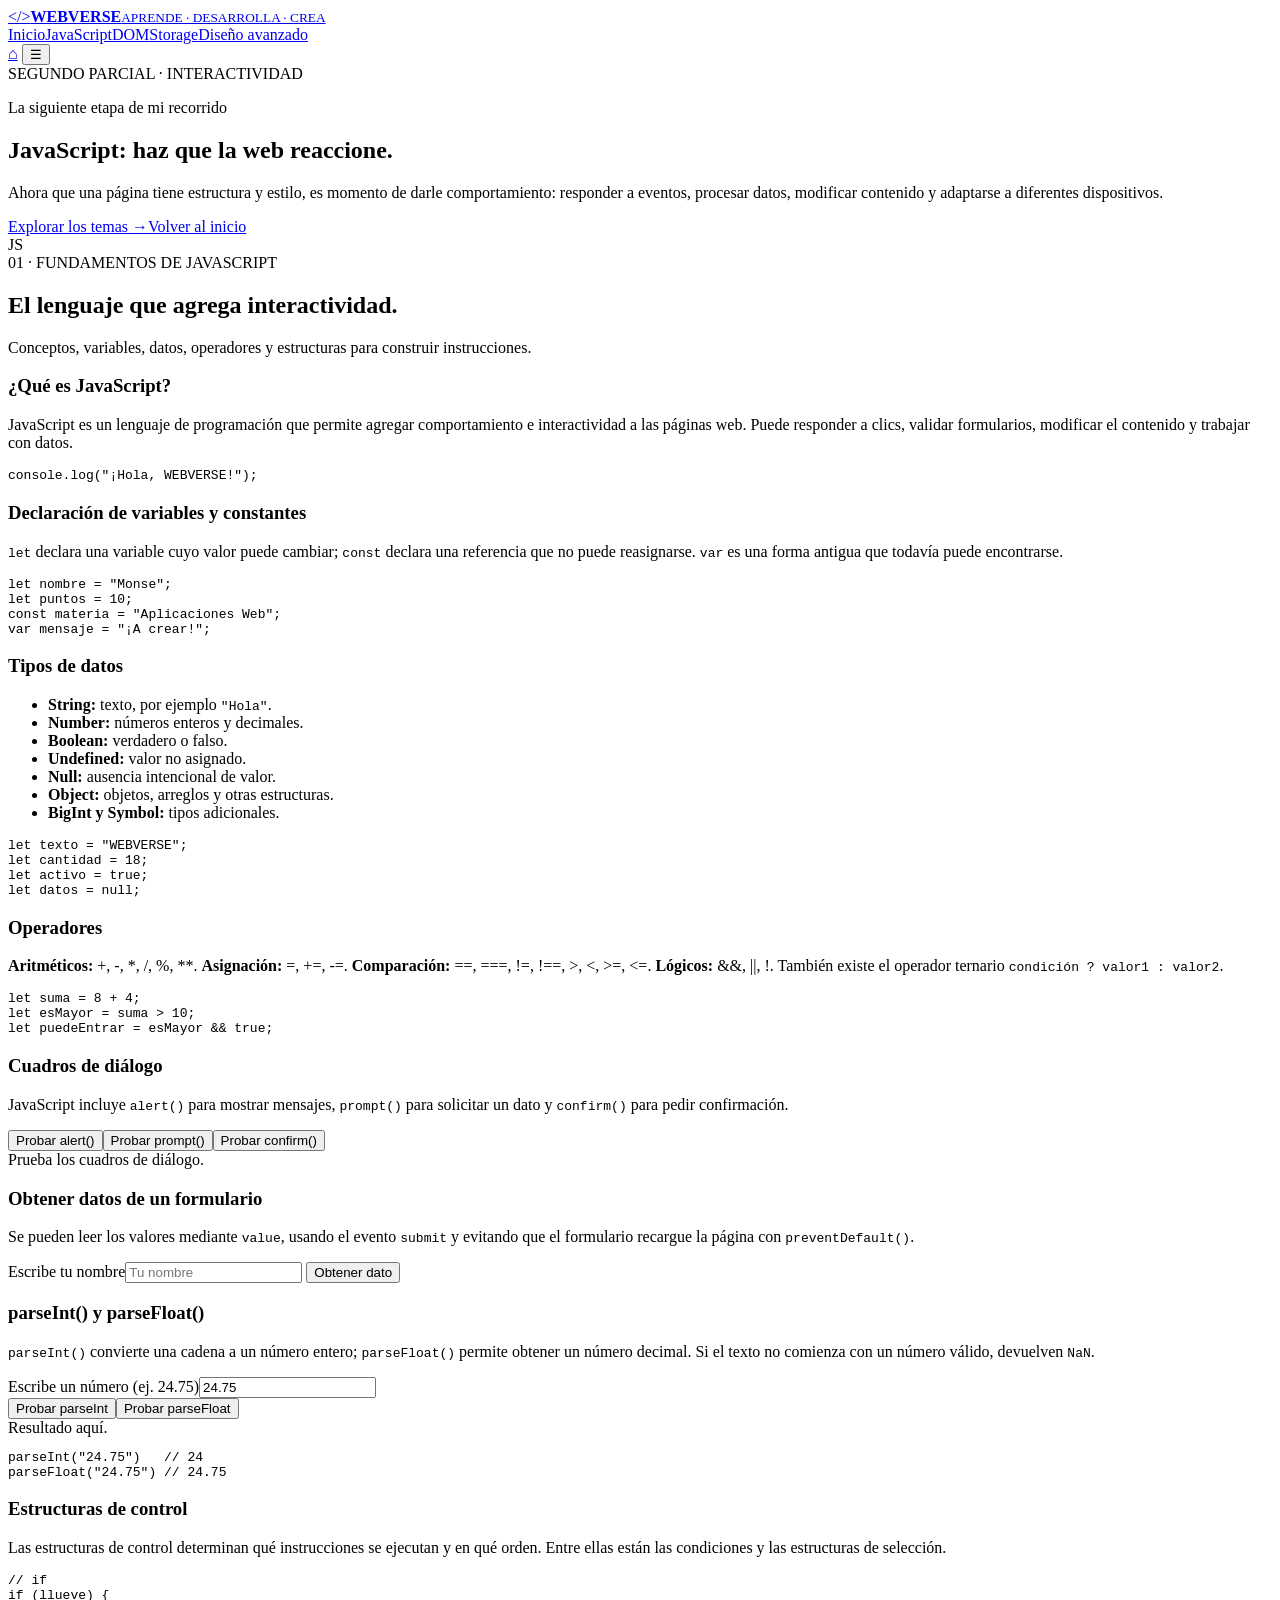
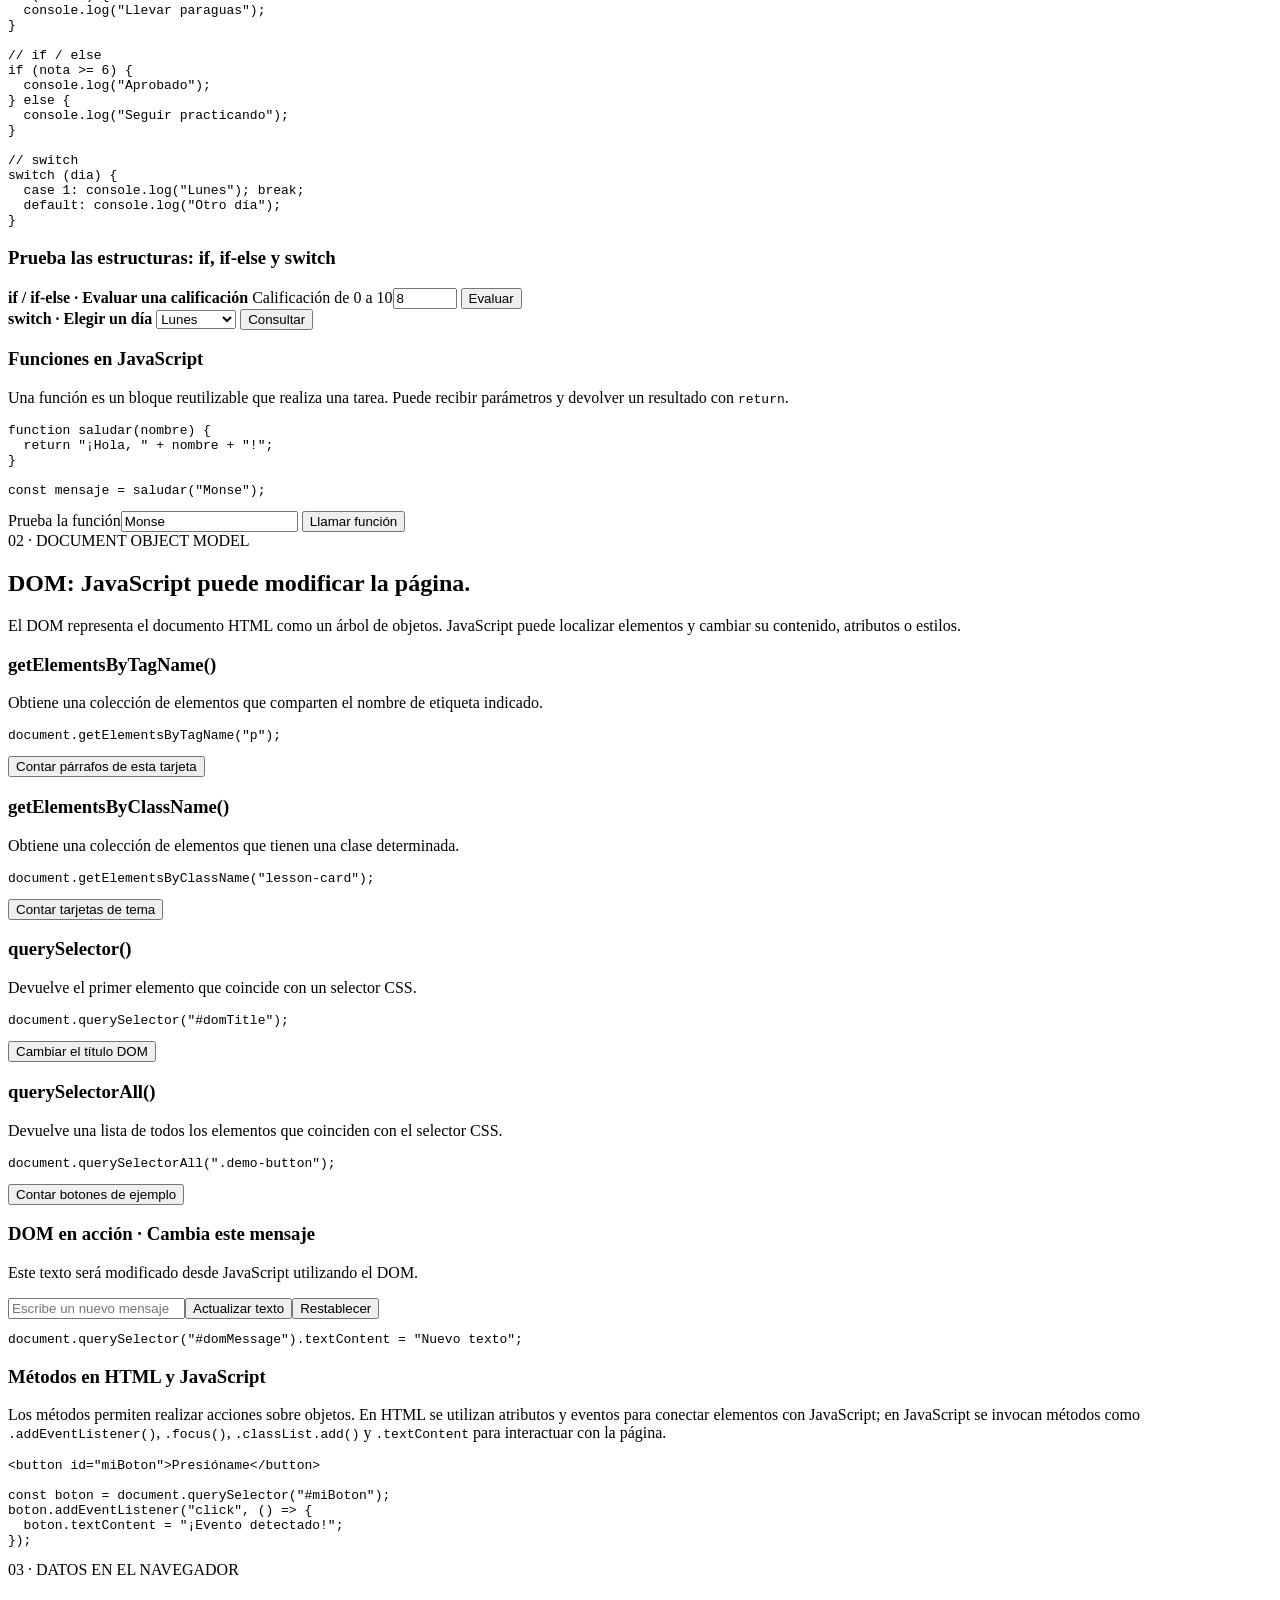
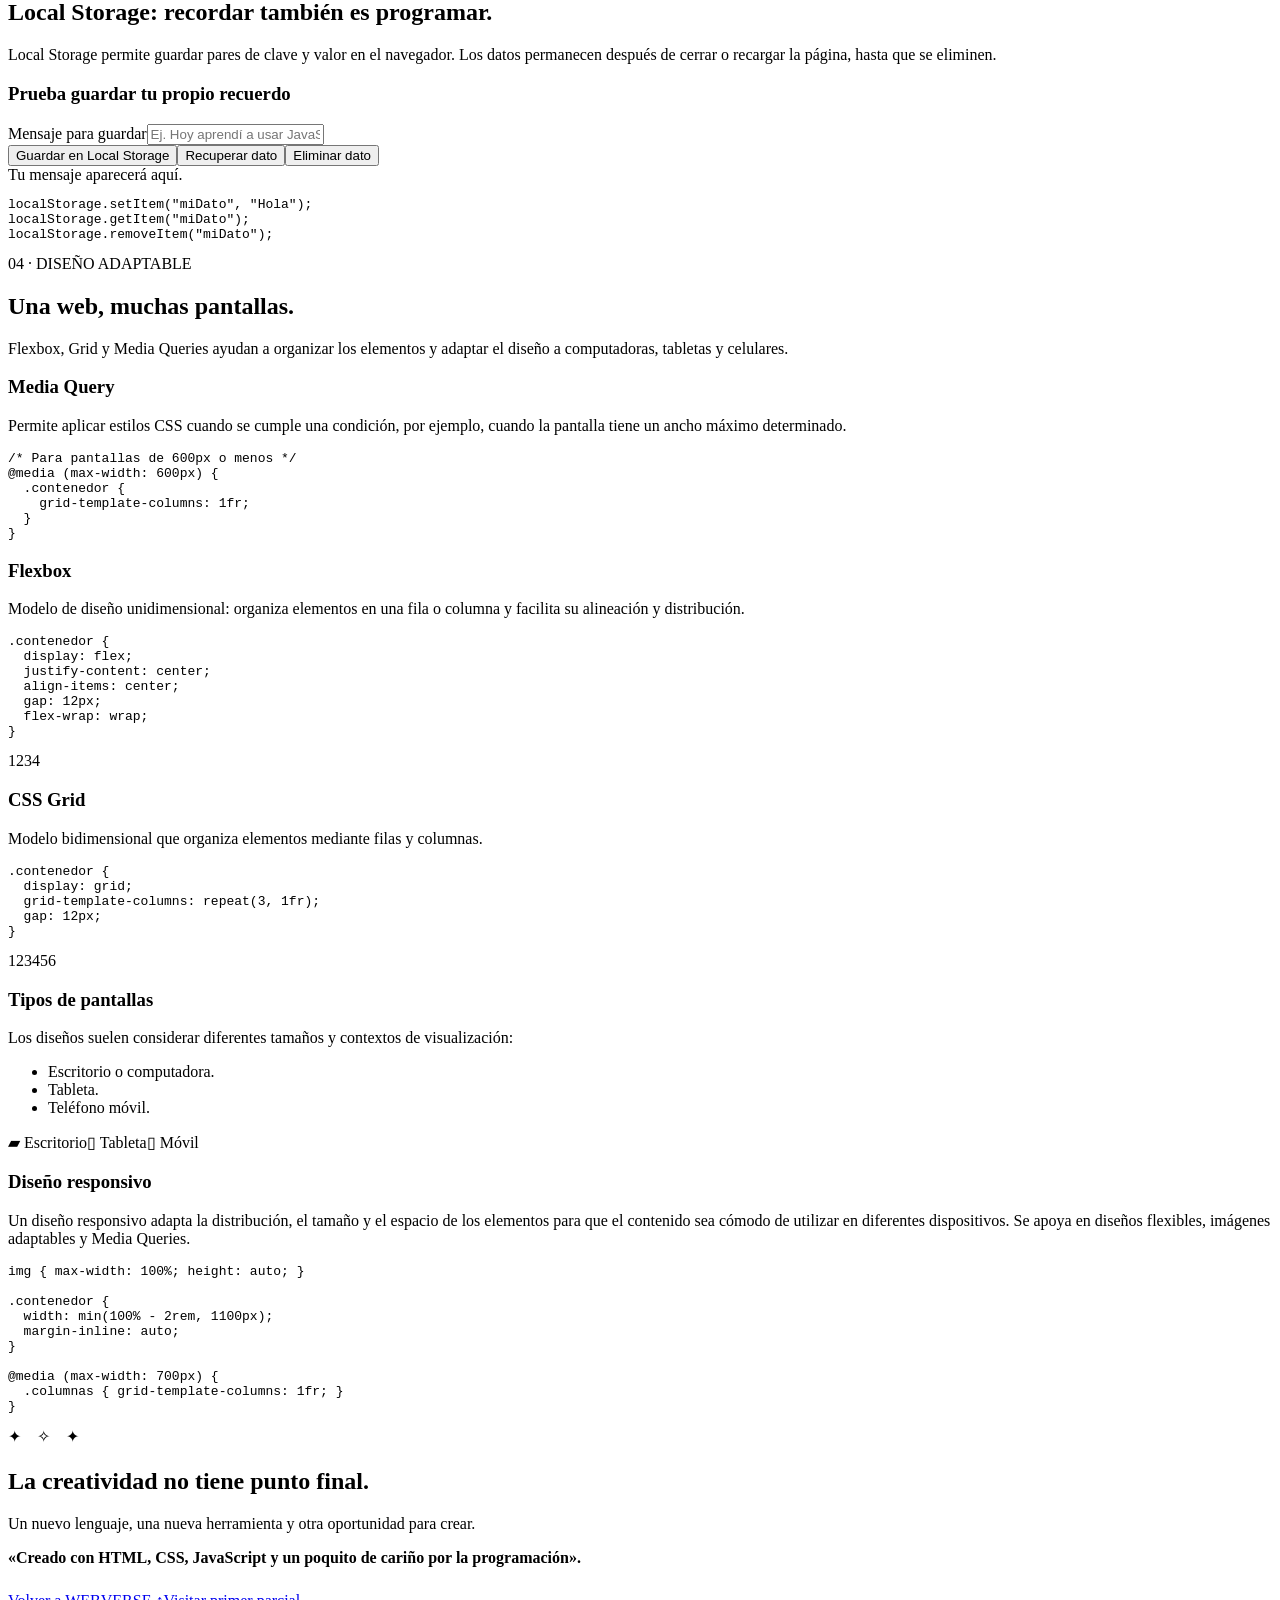
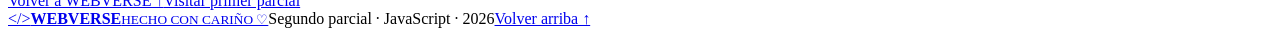
==== segundo-parcial.html @ 188aedb6 "Add files via upload" ====
<!DOCTYPE html>
<html lang="es">
<head>
  <meta charset="UTF-8">
  <meta name="viewport" content="width=device-width, initial-scale=1.0">
  <meta name="description" content="Segundo parcial de WEBVERSE: JavaScript, DOM, almacenamiento y diseño responsivo.">
  <meta name="theme-color" content="#090d24">
  <title>WEBVERSE | Segundo parcial · JavaScript</title>
  <link rel="preconnect" href="https://fonts.googleapis.com">
  <link rel="preconnect" href="https://fonts.gstatic.com" crossorigin>
  <link href="https://fonts.googleapis.com/css2?family=DM+Mono:wght@400;500&family=Inter:wght@400;500;600;700;800&display=swap" rel="stylesheet">
  <link rel="stylesheet" href="css/webverse.css">
  <script src="js/segundo-parcial.js" defer></script>
</head>
<body>
  <header class="topbar">
    <a class="brand" href="index.html"><span class="brand-mark">&lt;/&gt;</span><span><strong>WEBVERSE</strong><small>APRENDE · DESARROLLA · CREA</small></span></a>
    <nav class="main-nav" aria-label="Navegación principal">
      <a href="index.html">Inicio</a><a href="#javascript" class="active">JavaScript</a><a href="#dom">DOM</a><a href="#almacenamiento">Storage</a><a href="#diseno">Diseño avanzado</a>
    </nav>
    <a class="icon-button site-nav-back" href="index.html" aria-label="Volver al inicio">⌂</a>
    <button class="menu-toggle" id="menuToggle" type="button" aria-label="Abrir menú" aria-expanded="false">☰</button>
  </header>

  <main>
    <section class="section-shell page-hero">
      <div>
        <span class="eyebrow"><span class="pulse-dot"></span> SEGUNDO PARCIAL · INTERACTIVIDAD</span>
        <p class="hero-kicker">La siguiente etapa de mi recorrido</p>
        <h1>JavaScript: <span>haz que la web reaccione.</span></h1>
        <p class="hero-description">Ahora que una página tiene estructura y estilo, es momento de darle comportamiento: responder a eventos, procesar datos, modificar contenido y adaptarse a diferentes dispositivos.</p>
        <div class="hero-actions"><a class="button button-primary" href="#javascript">Explorar los temas →</a><a class="button button-ghost" href="index.html">Volver al inicio</a></div>
      </div>
      <div class="page-hero-art"><div class="js-emblem">JS</div></div>
    </section>

    <section class="section-shell content-section section-anchor" id="javascript">
      <div class="section-heading"><span class="eyebrow">01 · FUNDAMENTOS DE JAVASCRIPT</span><h2>El lenguaje que agrega interactividad.</h2><p>Conceptos, variables, datos, operadores y estructuras para construir instrucciones.</p></div>
      <div class="content-grid">
        <article class="lesson-card">
          <h3>¿Qué es JavaScript?</h3>
          <p>JavaScript es un lenguaje de programación que permite agregar comportamiento e interactividad a las páginas web. Puede responder a clics, validar formularios, modificar el contenido y trabajar con datos.</p>
          <pre><code>console.log("¡Hola, WEBVERSE!");</code></pre>
        </article>
        <article class="lesson-card">
          <h3>Declaración de variables y constantes</h3>
          <p><code class="inline-code">let</code> declara una variable cuyo valor puede cambiar; <code class="inline-code">const</code> declara una referencia que no puede reasignarse. <code class="inline-code">var</code> es una forma antigua que todavía puede encontrarse.</p>
          <pre><code>let nombre = "Monse";
let puntos = 10;
const materia = "Aplicaciones Web";
var mensaje = "¡A crear!";</code></pre>
        </article>
        <article class="lesson-card">
          <h3>Tipos de datos</h3>
          <ul><li><b>String:</b> texto, por ejemplo <code class="inline-code">"Hola"</code>.</li><li><b>Number:</b> números enteros y decimales.</li><li><b>Boolean:</b> verdadero o falso.</li><li><b>Undefined:</b> valor no asignado.</li><li><b>Null:</b> ausencia intencional de valor.</li><li><b>Object:</b> objetos, arreglos y otras estructuras.</li><li><b>BigInt y Symbol:</b> tipos adicionales.</li></ul>
          <pre><code>let texto = "WEBVERSE";
let cantidad = 18;
let activo = true;
let datos = null;</code></pre>
        </article>
        <article class="lesson-card">
          <h3>Operadores</h3>
          <p><b>Aritméticos:</b> +, -, *, /, %, **. <b>Asignación:</b> =, +=, -=. <b>Comparación:</b> ==, ===, !=, !==, &gt;, &lt;, &gt;=, &lt;=. <b>Lógicos:</b> &&, ||, !. También existe el operador ternario <code class="inline-code">condición ? valor1 : valor2</code>.</p>
          <pre><code>let suma = 8 + 4;
let esMayor = suma > 10;
let puedeEntrar = esMayor && true;</code></pre>
        </article>
        <article class="lesson-card">
          <h3>Cuadros de diálogo</h3>
          <p>JavaScript incluye <code class="inline-code">alert()</code> para mostrar mensajes, <code class="inline-code">prompt()</code> para solicitar un dato y <code class="inline-code">confirm()</code> para pedir confirmación.</p>
          <div class="demo-row"><button class="demo-button" id="alertDemo">Probar alert()</button><button class="demo-button" id="promptDemo">Probar prompt()</button><button class="demo-button" id="confirmDemo">Probar confirm()</button></div>
          <div class="demo-output" id="dialogOutput" aria-live="polite">Prueba los cuadros de diálogo.</div>
        </article>
        <article class="lesson-card">
          <h3>Obtener datos de un formulario</h3>
          <p>Se pueden leer los valores mediante <code class="inline-code">value</code>, usando el evento <code class="inline-code">submit</code> y evitando que el formulario recargue la página con <code class="inline-code">preventDefault()</code>.</p>
          <form id="nameForm">
            <label class="demo-label" for="visitorName">Escribe tu nombre</label><input class="demo-input" id="visitorName" name="visitorName" type="text" placeholder="Tu nombre" required>
            <button class="demo-button" type="submit">Obtener dato</button>
          </form>
          <div class="demo-output" id="formOutput" aria-live="polite"></div>
        </article>
        <article class="lesson-card">
          <h3>parseInt() y parseFloat()</h3>
          <p><code class="inline-code">parseInt()</code> convierte una cadena a un número entero; <code class="inline-code">parseFloat()</code> permite obtener un número decimal. Si el texto no comienza con un número válido, devuelven <code class="inline-code">NaN</code>.</p>
          <label class="demo-label" for="numberInput">Escribe un número (ej. 24.75)</label><input class="demo-input" id="numberInput" value="24.75">
          <div class="demo-row"><button class="demo-button" id="parseIntButton">Probar parseInt</button><button class="demo-button" id="parseFloatButton">Probar parseFloat</button></div>
          <div class="demo-output" id="parseOutput" aria-live="polite">Resultado aquí.</div>
          <pre><code>parseInt("24.75")   // 24
parseFloat("24.75") // 24.75</code></pre>
        </article>
        <article class="lesson-card">
          <h3>Estructuras de control</h3>
          <p>Las estructuras de control determinan qué instrucciones se ejecutan y en qué orden. Entre ellas están las condiciones y las estructuras de selección.</p>
          <pre><code>// if
if (llueve) {
  console.log("Llevar paraguas");
}

// if / else
if (nota >= 6) {
  console.log("Aprobado");
} else {
  console.log("Seguir practicando");
}

// switch
switch (dia) {
  case 1: console.log("Lunes"); break;
  default: console.log("Otro día");
}</code></pre>
        </article>
        <article class="lesson-card wide">
          <h3>Prueba las estructuras: if, if-else y switch</h3>
          <div class="comparison">
            <div class="mini-panel">
              <strong>if / if-else · Evaluar una calificación</strong>
              <label class="demo-label" for="gradeInput">Calificación de 0 a 10</label><input class="demo-input" id="gradeInput" type="number" min="0" max="10" step="0.1" value="8">
              <button class="demo-button" id="gradeButton">Evaluar</button><div class="demo-output" id="gradeOutput" aria-live="polite"></div>
            </div>
            <div class="mini-panel">
              <strong>switch · Elegir un día</strong>
              <select class="demo-select" id="daySelect"><option value="1">Lunes</option><option value="2">Martes</option><option value="3">Miércoles</option><option value="4">Jueves</option><option value="5">Viernes</option><option value="6">Sábado</option><option value="7">Domingo</option></select>
              <button class="demo-button" id="dayButton">Consultar</button><div class="demo-output" id="dayOutput" aria-live="polite"></div>
            </div>
          </div>
        </article>
        <article class="lesson-card">
          <h3>Funciones en JavaScript</h3>
          <p>Una función es un bloque reutilizable que realiza una tarea. Puede recibir parámetros y devolver un resultado con <code class="inline-code">return</code>.</p>
          <pre><code>function saludar(nombre) {
  return "¡Hola, " + nombre + "!";
}

const mensaje = saludar("Monse");</code></pre>
          <label class="demo-label" for="functionName">Prueba la función</label><input class="demo-input" id="functionName" value="Monse">
          <button class="demo-button" id="functionButton">Llamar función</button><div class="demo-output" id="functionOutput" aria-live="polite"></div>
        </article>
      </div>
    </section>

    <section class="section-shell content-section section-anchor" id="dom">
      <div class="section-heading"><span class="eyebrow">02 · DOCUMENT OBJECT MODEL</span><h2>DOM: JavaScript puede modificar la página.</h2><p>El DOM representa el documento HTML como un árbol de objetos. JavaScript puede localizar elementos y cambiar su contenido, atributos o estilos.</p></div>
      <div class="content-grid">
        <article class="lesson-card">
          <h3>getElementsByTagName()</h3><p>Obtiene una colección de elementos que comparten el nombre de etiqueta indicado.</p><pre><code>document.getElementsByTagName("p");</code></pre>
          <button class="demo-button" id="tagButton">Contar párrafos de esta tarjeta</button><div class="demo-output" id="tagOutput"></div>
        </article>
        <article class="lesson-card">
          <h3>getElementsByClassName()</h3><p>Obtiene una colección de elementos que tienen una clase determinada.</p><pre><code>document.getElementsByClassName("lesson-card");</code></pre>
          <button class="demo-button" id="classButton">Contar tarjetas de tema</button><div class="demo-output" id="classOutput"></div>
        </article>
        <article class="lesson-card">
          <h3>querySelector()</h3><p>Devuelve el primer elemento que coincide con un selector CSS.</p><pre><code>document.querySelector("#domTitle");</code></pre>
          <button class="demo-button" id="queryButton">Cambiar el título DOM</button>
        </article>
        <article class="lesson-card">
          <h3>querySelectorAll()</h3><p>Devuelve una lista de todos los elementos que coinciden con el selector CSS.</p><pre><code>document.querySelectorAll(".demo-button");</code></pre>
          <button class="demo-button" id="queryAllButton">Contar botones de ejemplo</button><div class="demo-output" id="queryAllOutput"></div>
        </article>
        <article class="lesson-card wide">
          <h3>DOM en acción · Cambia este mensaje</h3>
          <p id="domMessage">Este texto será modificado desde JavaScript utilizando el DOM.</p>
          <div class="demo-row"><input class="demo-input" id="domTextInput" placeholder="Escribe un nuevo mensaje"><button class="demo-button" id="changeDomButton">Actualizar texto</button><button class="demo-button" id="resetDomButton">Restablecer</button></div>
          <pre><code>document.querySelector("#domMessage").textContent = "Nuevo texto";</code></pre>
        </article>
        <article class="lesson-card wide">
          <h3>Métodos en HTML y JavaScript</h3>
          <p>Los métodos permiten realizar acciones sobre objetos. En HTML se utilizan atributos y eventos para conectar elementos con JavaScript; en JavaScript se invocan métodos como <code class="inline-code">.addEventListener()</code>, <code class="inline-code">.focus()</code>, <code class="inline-code">.classList.add()</code> y <code class="inline-code">.textContent</code> para interactuar con la página.</p>
          <pre><code>&lt;button id="miBoton"&gt;Presióname&lt;/button&gt;

const boton = document.querySelector("#miBoton");
boton.addEventListener("click", () =&gt; {
  boton.textContent = "¡Evento detectado!";
});</code></pre>
        </article>
      </div>
    </section>

    <section class="section-shell content-section section-anchor" id="almacenamiento">
      <div class="section-heading"><span class="eyebrow">03 · DATOS EN EL NAVEGADOR</span><h2>Local Storage: recordar también es programar.</h2><p>Local Storage permite guardar pares de clave y valor en el navegador. Los datos permanecen después de cerrar o recargar la página, hasta que se eliminen.</p></div>
      <div class="content-grid">
        <article class="lesson-card wide">
          <h3>Prueba guardar tu propio recuerdo</h3>
          <label class="demo-label" for="memoryInput">Mensaje para guardar</label><input class="demo-input" id="memoryInput" placeholder="Ej. Hoy aprendí a usar JavaScript">
          <div class="demo-row"><button class="demo-button" id="saveMemory">Guardar en Local Storage</button><button class="demo-button" id="loadMemory">Recuperar dato</button><button class="demo-button" id="deleteMemory">Eliminar dato</button></div>
          <div class="demo-output" id="memoryOutput" aria-live="polite">Tu mensaje aparecerá aquí.</div>
          <pre><code>localStorage.setItem("miDato", "Hola");
localStorage.getItem("miDato");
localStorage.removeItem("miDato");</code></pre>
        </article>
      </div>
    </section>

    <section class="section-shell content-section section-anchor" id="diseno">
      <div class="section-heading"><span class="eyebrow">04 · DISEÑO ADAPTABLE</span><h2>Una web, muchas pantallas.</h2><p>Flexbox, Grid y Media Queries ayudan a organizar los elementos y adaptar el diseño a computadoras, tabletas y celulares.</p></div>
      <div class="content-grid">
        <article class="lesson-card">
          <h3>Media Query</h3><p>Permite aplicar estilos CSS cuando se cumple una condición, por ejemplo, cuando la pantalla tiene un ancho máximo determinado.</p><pre><code>/* Para pantallas de 600px o menos */
@media (max-width: 600px) {
  .contenedor {
    grid-template-columns: 1fr;
  }
}</code></pre>
        </article>
        <article class="lesson-card">
          <h3>Flexbox</h3><p>Modelo de diseño unidimensional: organiza elementos en una fila o columna y facilita su alineación y distribución.</p><pre><code>.contenedor {
  display: flex;
  justify-content: center;
  align-items: center;
  gap: 12px;
  flex-wrap: wrap;
}</code></pre>
          <div class="layout-demo"><span>1</span><span>2</span><span>3</span><span>4</span></div>
        </article>
        <article class="lesson-card">
          <h3>CSS Grid</h3><p>Modelo bidimensional que organiza elementos mediante filas y columnas.</p><pre><code>.contenedor {
  display: grid;
  grid-template-columns: repeat(3, 1fr);
  gap: 12px;
}</code></pre>
          <div class="grid-demo"><span>1</span><span>2</span><span>3</span><span>4</span><span>5</span><span>6</span></div>
        </article>
        <article class="lesson-card">
          <h3>Tipos de pantallas</h3><p>Los diseños suelen considerar diferentes tamaños y contextos de visualización:</p><ul><li>Escritorio o computadora.</li><li>Tableta.</li><li>Teléfono móvil.</li></ul><div class="screen-demo"><span>▰ Escritorio</span><span>▯ Tableta</span><span>▯ Móvil</span></div>
        </article>
        <article class="lesson-card wide">
          <h3>Diseño responsivo</h3><p>Un diseño responsivo adapta la distribución, el tamaño y el espacio de los elementos para que el contenido sea cómodo de utilizar en diferentes dispositivos. Se apoya en diseños flexibles, imágenes adaptables y Media Queries.</p>
          <pre><code>img { max-width: 100%; height: auto; }

.contenedor {
  width: min(100% - 2rem, 1100px);
  margin-inline: auto;
}

@media (max-width: 700px) {
  .columnas { grid-template-columns: 1fr; }
}</code></pre>
        </article>
      </div>
    </section>

    <section class="section-shell final-message">
      <div class="final-stars">✦　✧　✦</div><h2>La creatividad no tiene punto final.</h2>
      <p>Un nuevo lenguaje, una nueva herramienta y otra oportunidad para crear.</p>
      <strong>«Creado con HTML, CSS, JavaScript y un poquito de cariño por la programación».</strong>
      <div class="hero-actions" style="justify-content:center;margin-top:25px"><a class="button button-primary" href="index.html">Volver a WEBVERSE ↑</a><a class="button button-ghost" href="primer-parcial.html">Visitar primer parcial</a></div>
    </section>
  </main>
  <footer class="site-footer"><a class="brand footer-brand" href="index.html"><span class="brand-mark">&lt;/&gt;</span><span><strong>WEBVERSE</strong><small>HECHO CON CARIÑO ♡</small></span></a><span>Segundo parcial · JavaScript · 2026</span><a href="#javascript">Volver arriba ↑</a></footer>
</body>
</html>
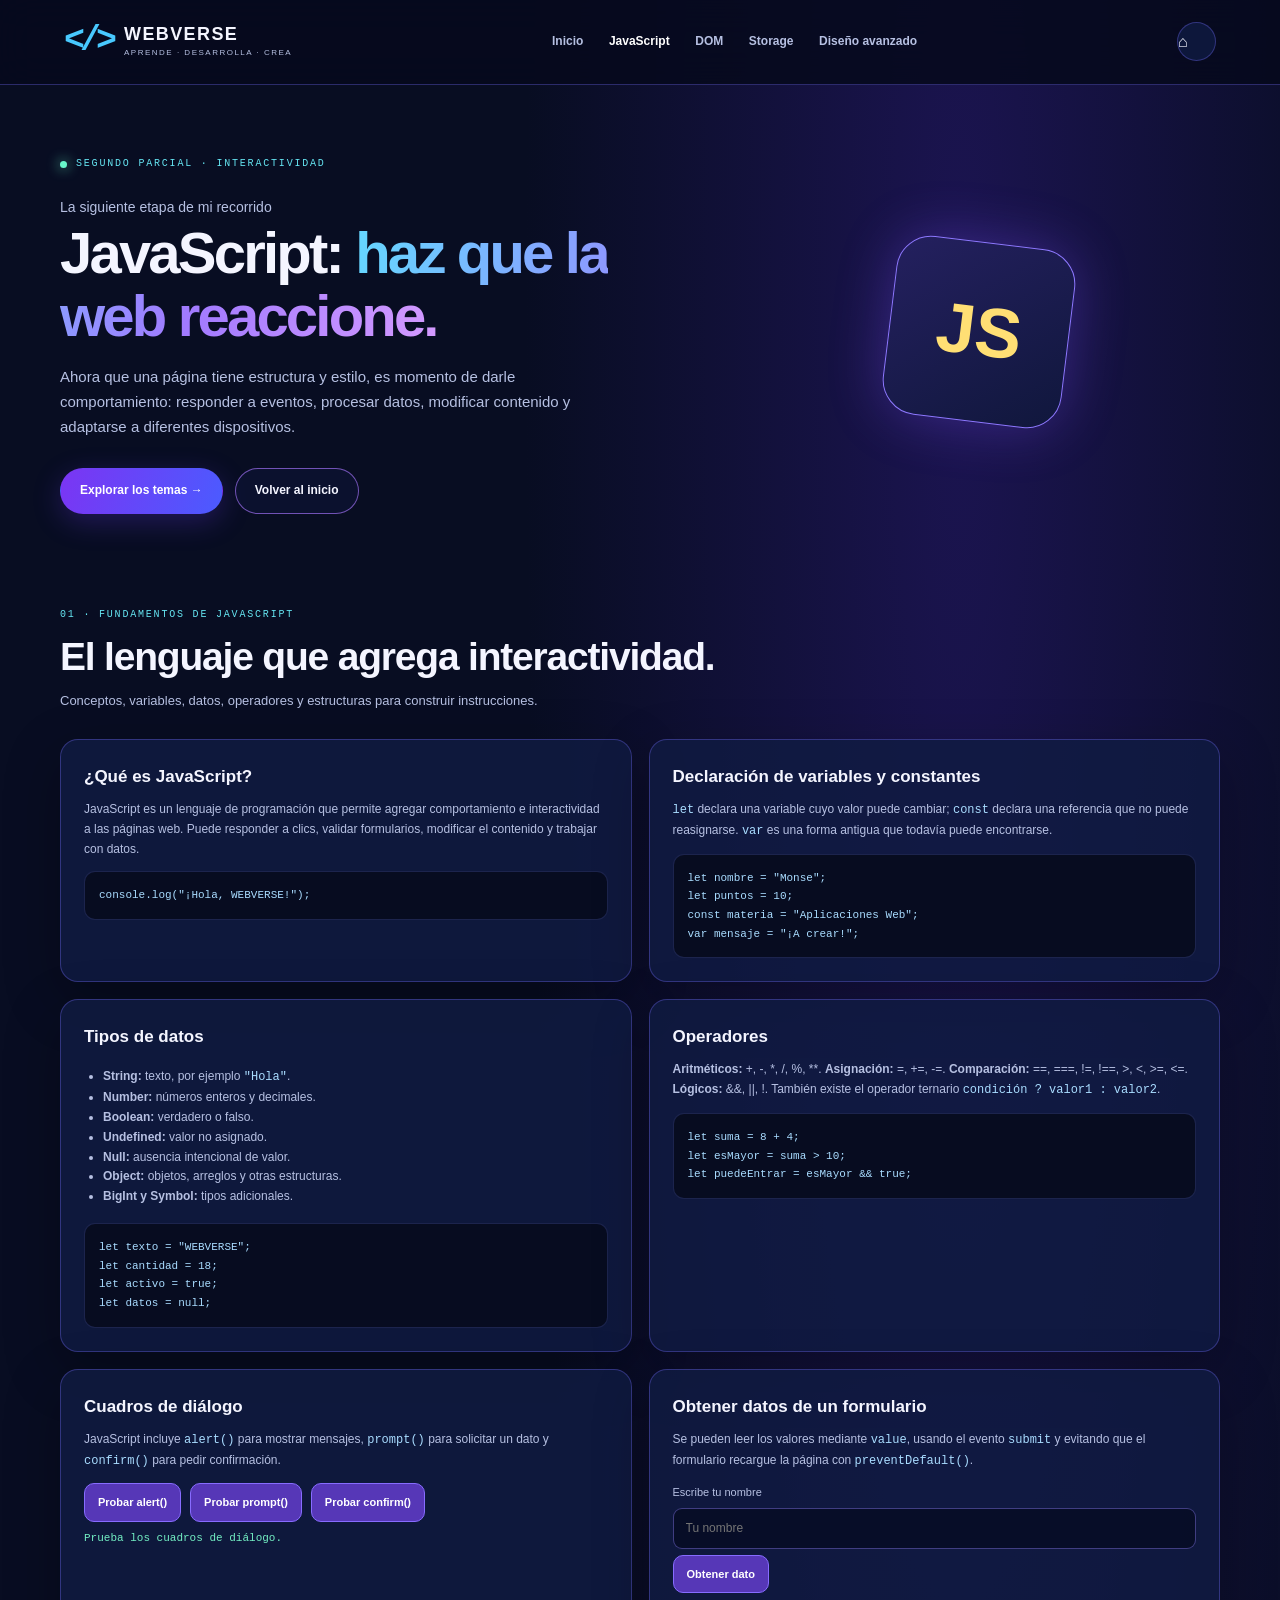
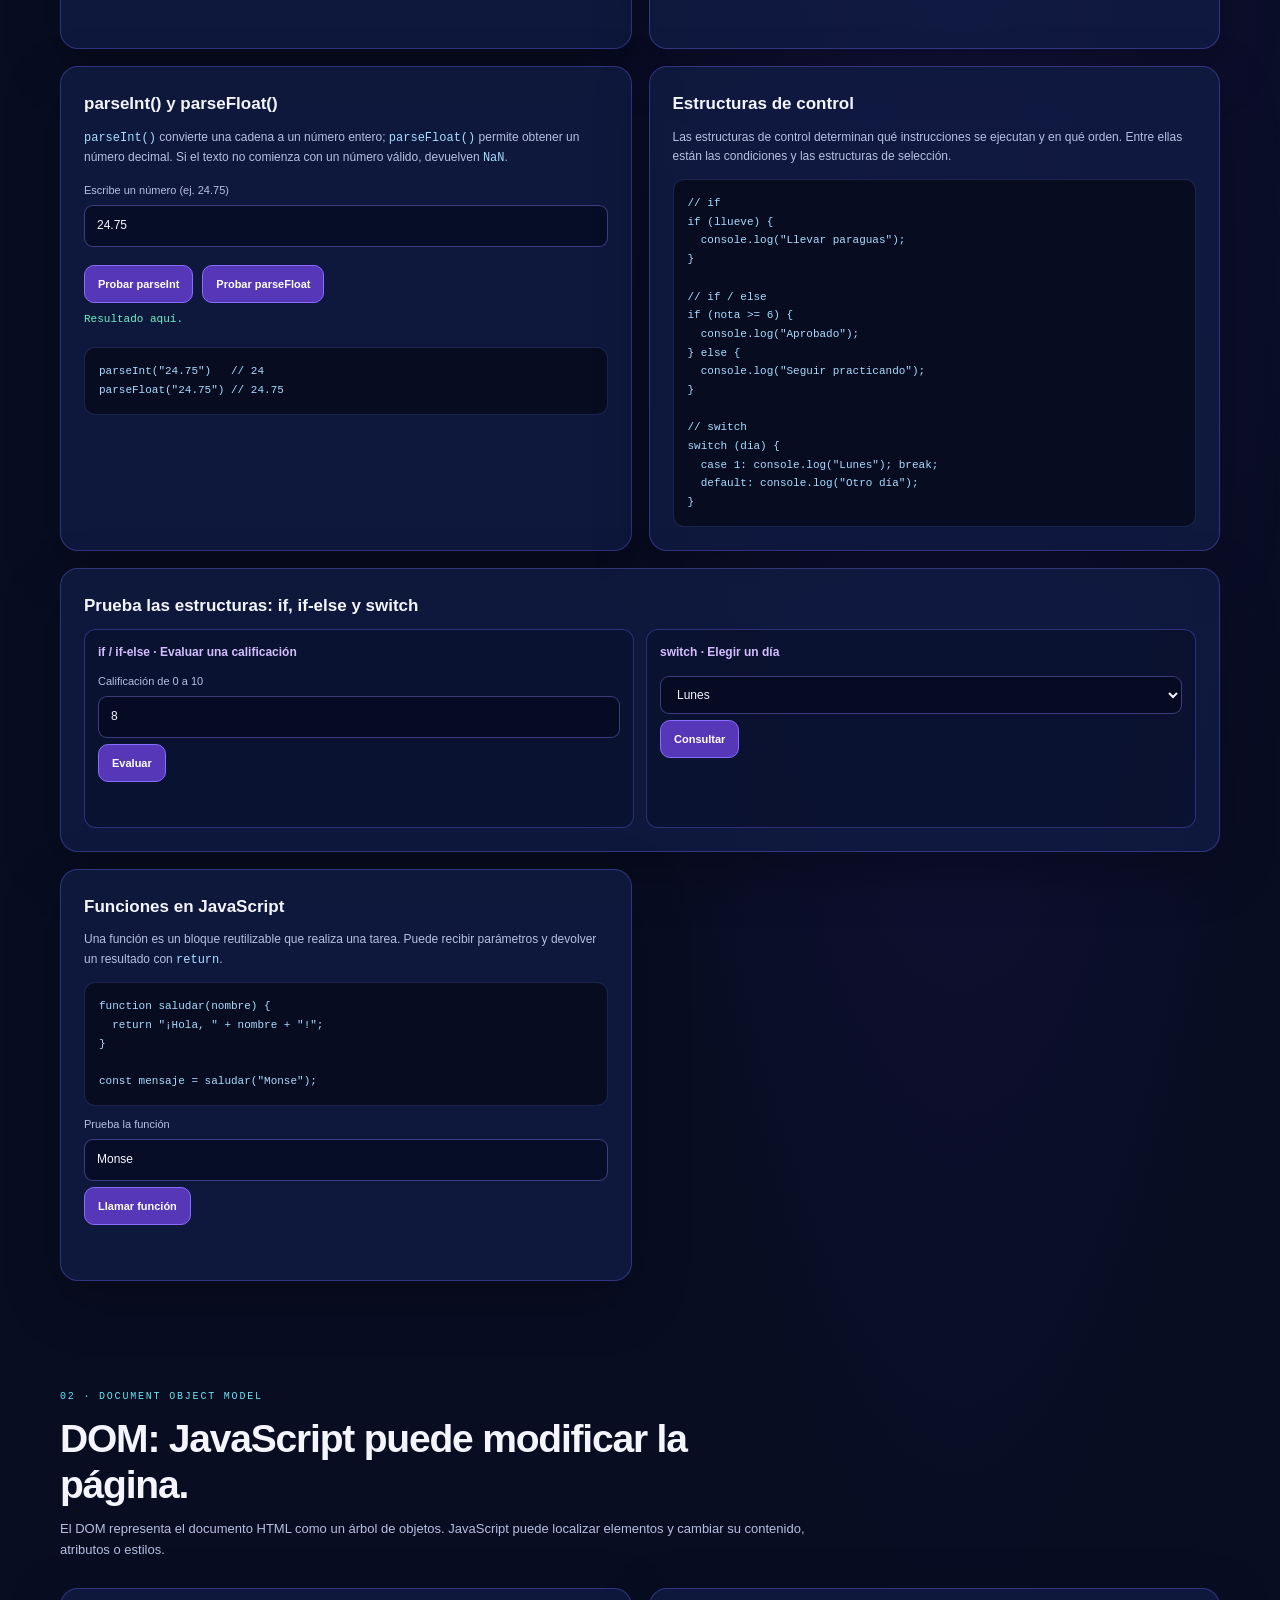
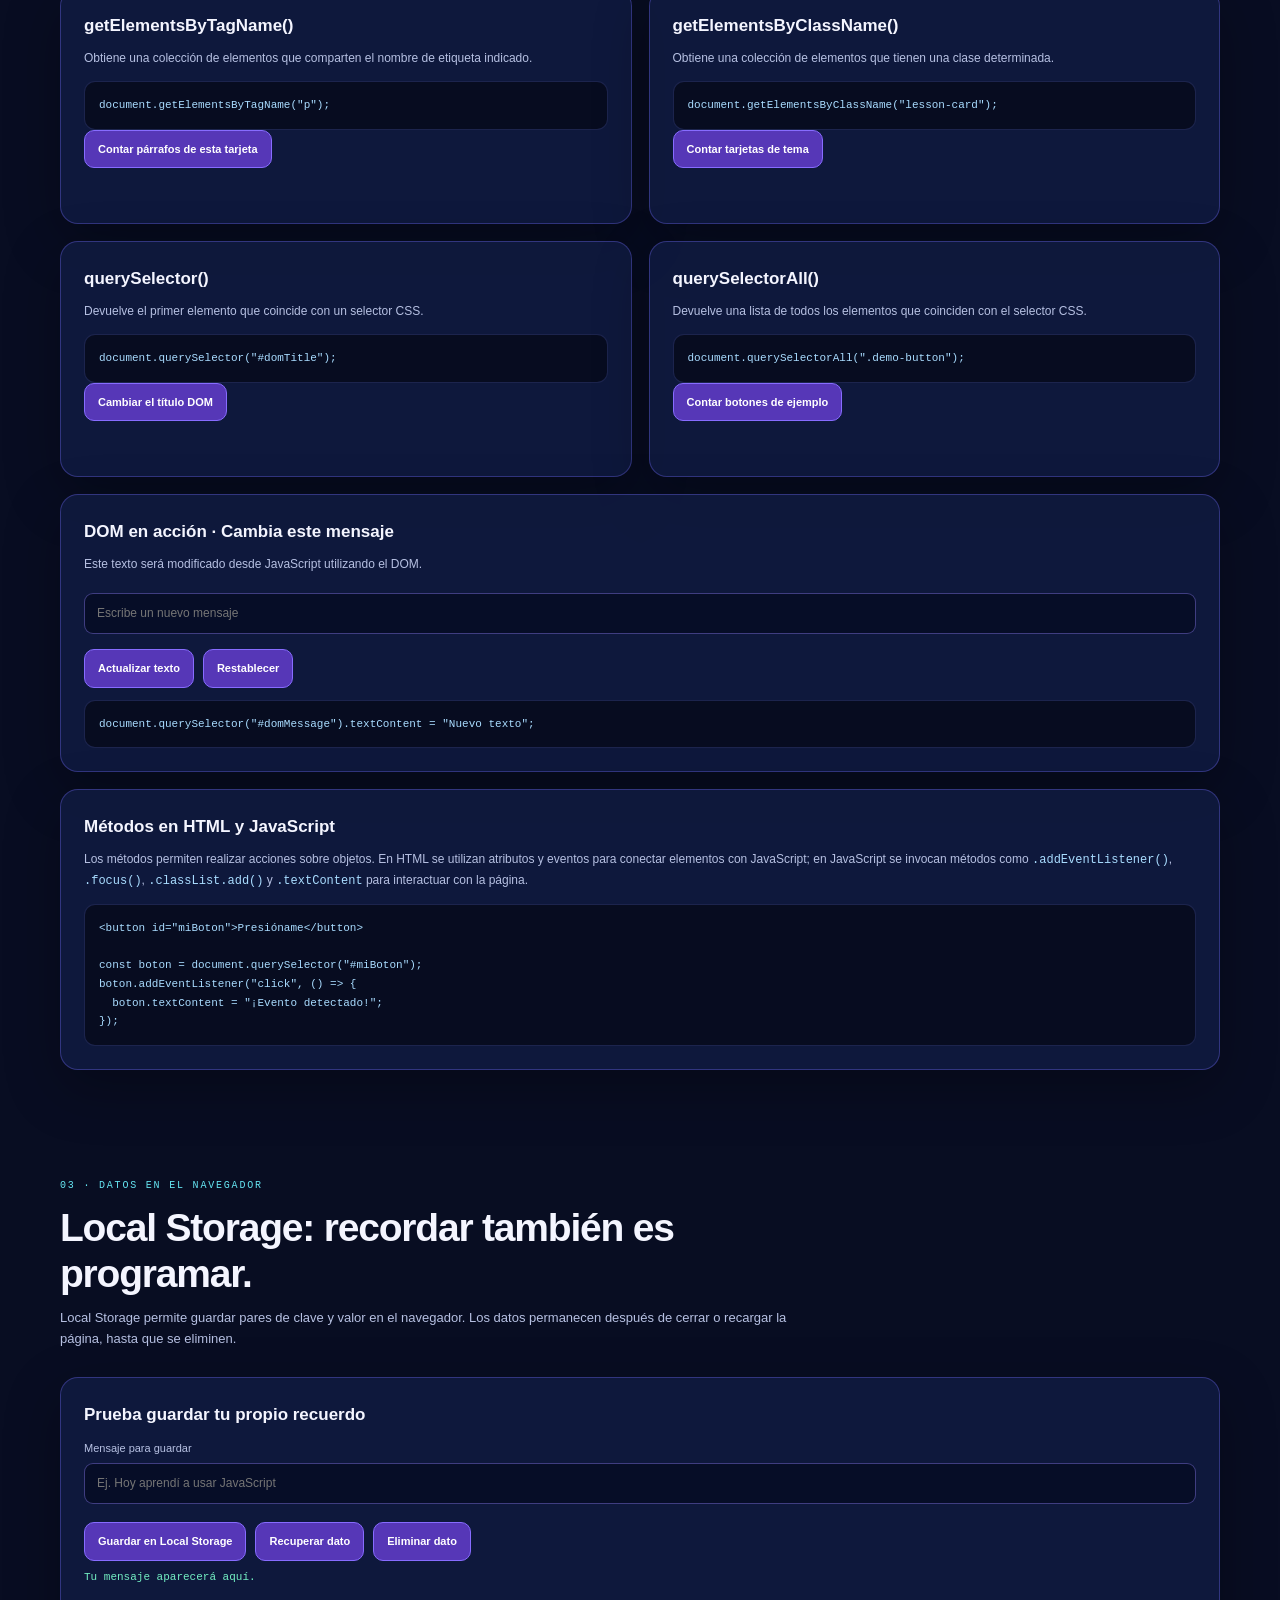
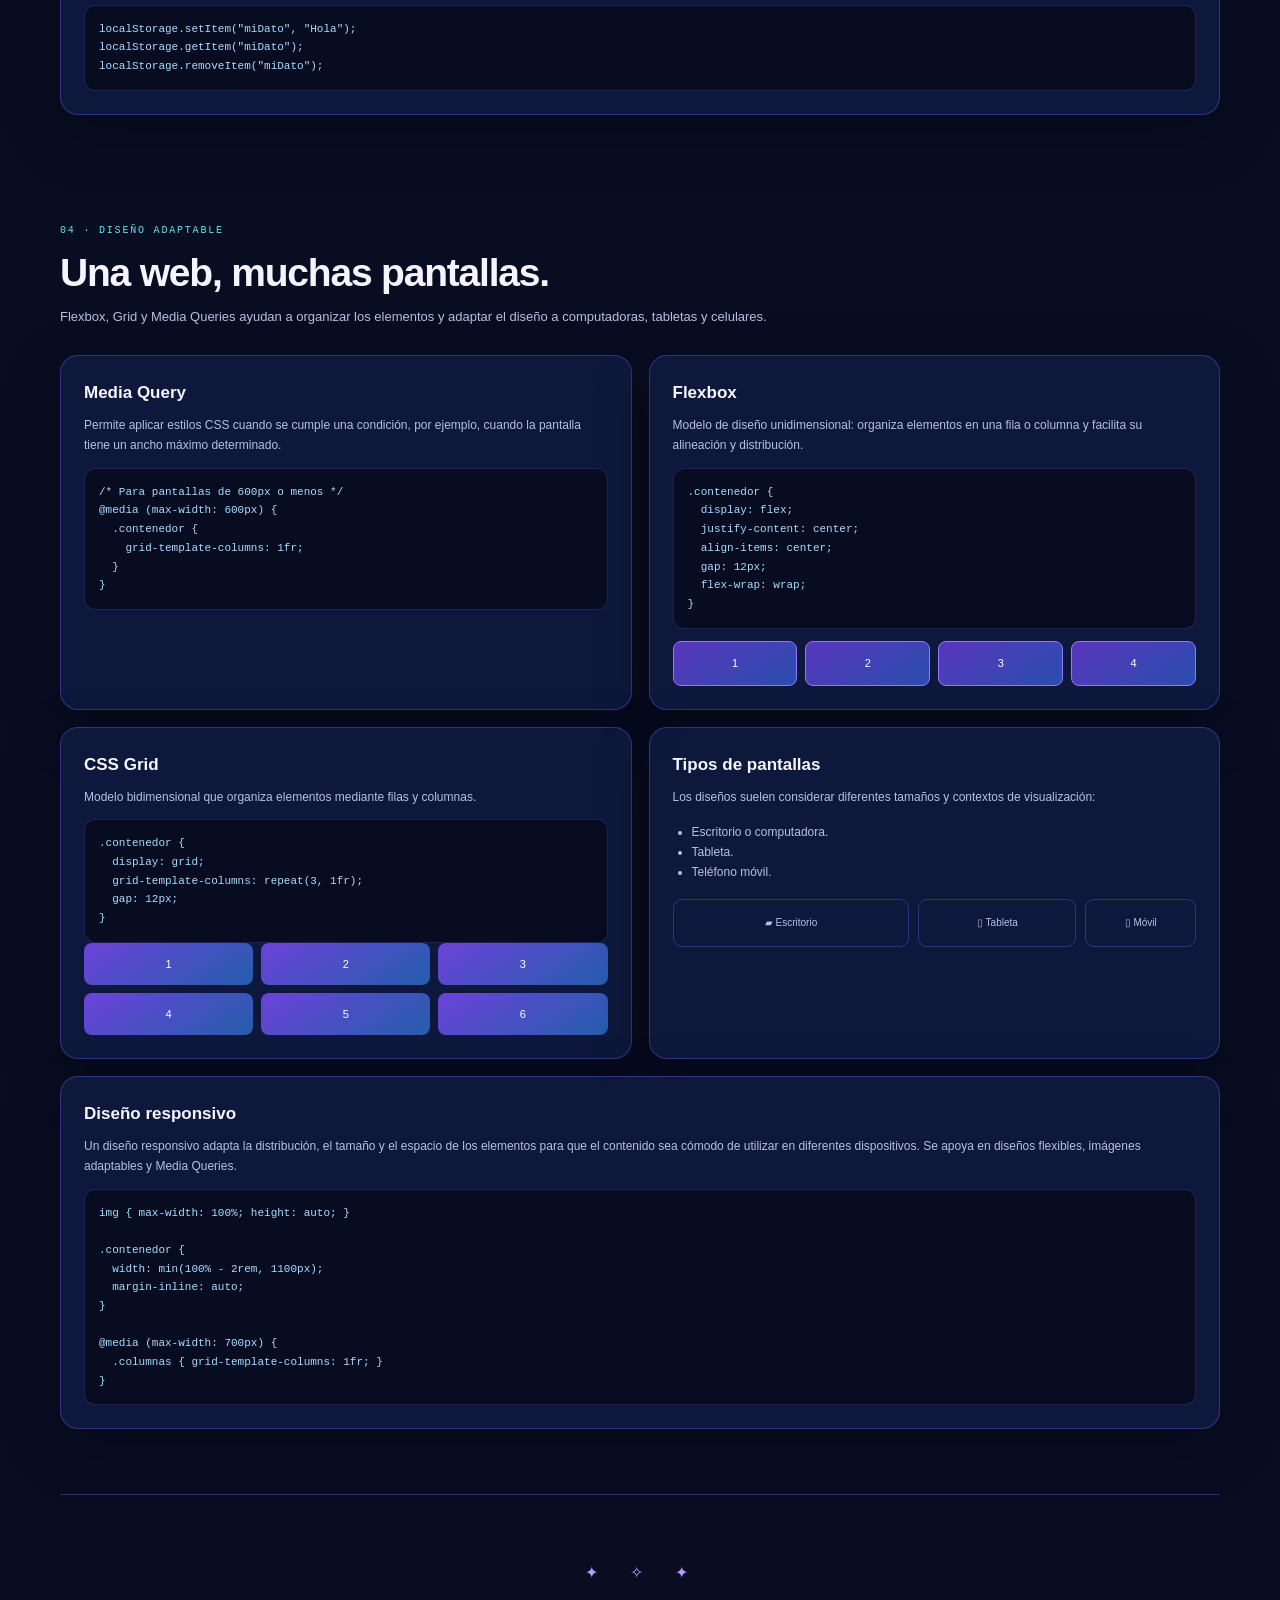
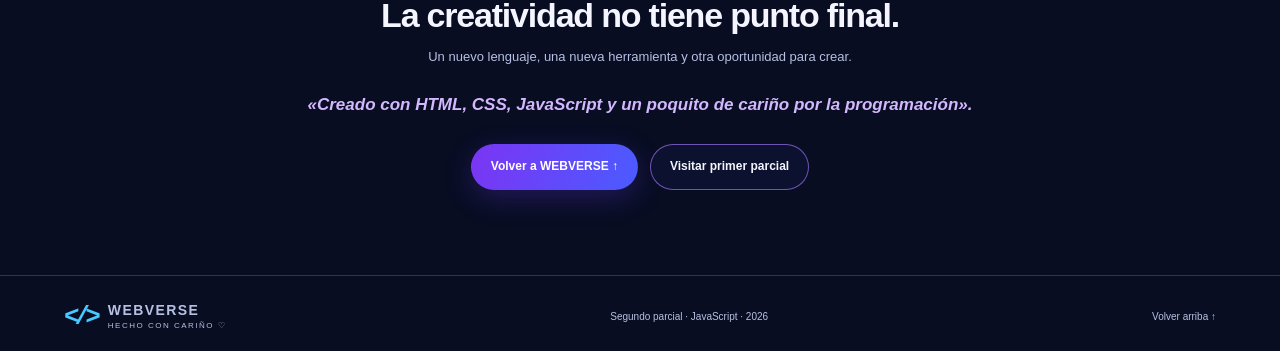
==== commit f272f695: "Update segundo-parcial.html" ====
--- a/segundo-parcial.html
+++ b/segundo-parcial.html
@@ -9,8 +9,8 @@
   <link rel="preconnect" href="https://fonts.googleapis.com">
   <link rel="preconnect" href="https://fonts.gstatic.com" crossorigin>
   <link href="https://fonts.googleapis.com/css2?family=DM+Mono:wght@400;500&family=Inter:wght@400;500;600;700;800&display=swap" rel="stylesheet">
-  <link rel="stylesheet" href="css/webverse.css">
-  <script src="js/segundo-parcial.js" defer></script>
+  <link rel="stylesheet" href="webverse.css">
+  <script src="segundo-parcial.js" defer></script>
 </head>
 <body>
   <header class="topbar">
--- a/webverse.css
+++ b/webverse.css
@@ -0,0 +1,105 @@
+/* WEBVERSE — identidad visual compartida */
+:root {
+  --bg: #080d22;
+  --bg-soft: #0e1634;
+  --panel: rgba(17, 27, 66, .82);
+  --panel-solid: #111b42;
+  --text: #f4f5ff;
+  --muted: #b6c0e2;
+  --purple: #9b5cff;
+  --purple-light: #c4a1ff;
+  --blue: #48c9ff;
+  --cyan: #65e5f2;
+  --border: rgba(117, 108, 255, .34);
+  --shadow: 0 18px 55px rgba(0, 0, 0, .28);
+  --radius: 22px;
+}
+* { box-sizing: border-box; }
+html { scroll-behavior: smooth; scroll-padding-top: 100px; }
+body {
+  margin: 0; min-height: 100vh; color: var(--text);
+  background: radial-gradient(ellipse at 75% 5%, #1b1450 0, transparent 32%), var(--bg);
+  font-family: Inter, Arial, sans-serif; line-height: 1.65; overflow-x: hidden;
+}
+body.light-theme { --bg:#eef1ff; --bg-soft:#e3e8ff; --panel:rgba(255,255,255,.9); --panel-solid:#fff; --text:#172044; --muted:#596486; --border:rgba(104,75,210,.25); background:radial-gradient(ellipse at 75% 5%,#ddd0ff 0,transparent 35%),var(--bg); }
+a { color: inherit; text-decoration: none; }
+button, input, select, textarea { font: inherit; }
+button { cursor: pointer; }
+.topbar { position: sticky; top: 0; z-index: 50; display:flex; align-items:center; justify-content:space-between; gap:24px; padding: 13px clamp(18px,5vw,76px); background:rgba(6,10,29,.88); border-bottom:1px solid var(--border); backdrop-filter:blur(18px); }
+.light-theme .topbar { background:rgba(245,247,255,.9); }
+.brand { display:flex; align-items:center; gap:12px; min-width:max-content; }
+.brand-mark { color:var(--blue); font-family:"DM Mono",monospace; font-size:35px; font-weight:700; letter-spacing:-5px; }
+.brand strong { display:block; font-size:18px; letter-spacing:1.4px; line-height:1.2; }
+.brand small { display:block; color:var(--muted); font-size:8px; letter-spacing:1.5px; }
+.main-nav { display:flex; align-items:center; gap:clamp(12px,2vw,28px); }
+.main-nav a { color:var(--muted); font-size:12px; font-weight:700; transition:.2s; }
+.main-nav a:hover,.main-nav a.active { color:#fff; }
+.light-theme .main-nav a:hover,.light-theme .main-nav a.active { color:var(--purple); }
+.icon-button,.menu-toggle { border:1px solid var(--border); border-radius:50%; width:39px; height:39px; color:var(--text); background:var(--panel); }
+.menu-toggle { display:none; border-radius:12px; }
+.music-strip { display:flex; align-items:center; gap:15px; padding:8px clamp(18px,5vw,76px); background:rgba(11,17,46,.8); border-bottom:1px solid rgba(90,87,190,.2); }
+.light-theme .music-strip { background:rgba(228,232,255,.85); }
+.music-track { display:flex; align-items:center; gap:10px; margin-right:auto; }
+.music-note { display:grid; place-items:center; width:30px; height:30px; border-radius:9px; color:white; background:linear-gradient(135deg,var(--purple),#5635d7); }
+.music-track strong,.music-track small { display:block; }
+.music-track strong { font-size:11px; }.music-track small { color:var(--muted); font-size:10px; }
+.music-button { border:1px solid var(--border); border-radius:30px; padding:7px 13px; color:var(--text); background:var(--panel); font-size:11px; font-weight:700; }
+.volume-control { color:var(--muted); font-size:10px; }
+#musicVolume { width:90px; accent-color:var(--purple); }
+.section-shell { width:min(1160px, calc(100% - 44px)); margin-inline:auto; }
+.hero { min-height:560px; display:grid; grid-template-columns:1.05fr .95fr; align-items:center; gap:35px; padding-block:75px 85px; }
+.eyebrow { display:inline-flex; align-items:center; gap:9px; color:var(--cyan); font-family:"DM Mono",monospace; font-size:10px; font-weight:500; letter-spacing:1.8px; }
+.pulse-dot { width:7px; height:7px; border-radius:50%; background:#68f6ca; box-shadow:0 0 13px #68f6ca; }
+.hero-kicker { color:var(--muted); margin:20px 0 3px; font-size:14px; }
+h1,h2,h3,p { margin-top:0; }
+h1 { max-width:690px; margin-bottom:18px; font-size:clamp(38px,5.4vw,67px); line-height:1.08; letter-spacing:-2.8px; }
+h1 span { color:transparent; background:linear-gradient(100deg,#64d8ff,#a17aff 60%,#d49aff); background-clip:text; }
+.hero-description { max-width:570px; color:var(--muted); font-size:15px; }
+.hero-actions { display:flex; flex-wrap:wrap; gap:12px; margin-top:28px; }
+.button { display:inline-flex; justify-content:center; align-items:center; gap:12px; border:1px solid transparent; border-radius:999px; padding:12px 19px; font-size:12px; font-weight:800; transition:transform .2s,box-shadow .2s,background .2s; }
+.button:hover { transform:translateY(-3px); }
+.button-primary { color:#fff; background:linear-gradient(110deg,#7b35f3,#4b5bff); box-shadow:0 8px 28px rgba(113,61,255,.25); }
+.button-primary:hover { box-shadow:0 10px 34px rgba(113,61,255,.45); }
+.button-ghost { color:var(--text); background:rgba(19,26,67,.4); border-color:rgba(169,119,255,.65); }
+.hero-tags,.topic-pills { display:flex; flex-wrap:wrap; gap:8px; margin-top:25px; }
+.hero-tags span,.topic-pills span { padding:5px 10px; border:1px solid var(--border); border-radius:30px; color:var(--muted); font-family:"DM Mono",monospace; font-size:10px; }
+.hero-art { min-height:350px; position:relative; display:grid; place-items:center; isolation:isolate; }
+.hero-art:before { content:""; position:absolute; width:80%; aspect-ratio:1; border-radius:50%; background:radial-gradient(circle,rgba(111,64,255,.24),transparent 68%); filter:blur(10px); z-index:-1; }
+.code-window { width:min(440px,100%); transform:perspective(900px) rotateY(-8deg) rotateX(3deg); border:1px solid #7867ff; border-radius:17px; overflow:hidden; background:linear-gradient(145deg,#151c4e,#090e2b); box-shadow:0 0 0 5px rgba(112,83,255,.1),0 20px 65px rgba(55,36,180,.42); }
+.window-bar { display:flex; align-items:center; gap:6px; padding:13px 15px; border-bottom:1px solid rgba(135,130,255,.25); color:#aab4df; font:10px "DM Mono",monospace; }
+.window-bar i { width:8px;height:8px;border-radius:50%;background:#ff7199; }.window-bar i:nth-child(2){background:#ffd36b}.window-bar i:nth-child(3){background:#68e6bd}.window-bar span{margin-left:10px}
+.fake-code { padding:26px 24px 32px; font:clamp(11px,1.2vw,14px)/2 "DM Mono",monospace; color:#dbe5ff; }
+.fake-code p { margin:0; }.fake-code b { color:#71d9ff; }.fake-code em { color:#f7bd77; font-style:normal; }.fake-code strong { color:#c7a0ff; }.fake-code .indent { padding-left:24px; }.fake-code .code-result { margin-top:18px;color:#68e6bd; }
+.orbit { position:absolute; border:1px solid rgba(105,103,255,.35); border-radius:50%; transform:rotate(-22deg); }.orbit-a { width:115%;height:65%; }.orbit-b { width:95%;height:85%;transform:rotate(32deg); }
+.floating-chip { position:absolute; display:grid;place-items:center;width:58px;height:58px;border:1px solid #8c70ff;border-radius:16px;color:#d9c7ff;background:#17134a;box-shadow:0 0 25px rgba(133,91,255,.4);font:700 21px "DM Mono",monospace; }.chip-one{top:30px;right:3%;}.chip-two{bottom:30px;left:4%;color:#ffe08a}.floating-star{position:absolute;top:16%;left:10%;color:#9b83ff;font-size:27px}.hero-caption{position:absolute;bottom:0;color:#8c9ad0;font:9px "DM Mono",monospace;letter-spacing:2px}
+.section-heading { max-width:760px; margin-bottom:28px; }.section-heading h2,.about-copy h2,.easter-card h2,.final-message h2 { margin:9px 0 10px; font-size:clamp(27px,3.4vw,39px); line-height:1.17; letter-spacing:-1.2px; }.section-heading p,.about-copy p { color:var(--muted);font-size:13px; }
+.semester-grid { display:grid;grid-template-columns:1fr 1fr;gap:20px; }
+.semester-card,.dedication-card,.code-lab,.easter-card { border:1px solid var(--border);border-radius:var(--radius);background:linear-gradient(145deg,rgba(23,31,79,.94),rgba(12,19,49,.94));box-shadow:var(--shadow); }
+.light-theme .semester-card,.light-theme .dedication-card,.light-theme .code-lab,.light-theme .easter-card { background:var(--panel-solid); }
+.semester-card { padding:27px;position:relative;overflow:hidden; }.semester-card:after{content:"";position:absolute;width:180px;height:180px;border-radius:50%;right:-90px;top:-95px;background:rgba(129,79,255,.13);filter:blur(3px)}
+.card-topline { display:flex;align-items:center;justify-content:space-between; }.semester-icon { display:grid;place-items:center;width:47px;height:47px;border-radius:14px;color:#fff;background:linear-gradient(140deg,#8049fa,#3e71ff);font:700 18px "DM Mono",monospace; }.second-card .semester-icon{background:linear-gradient(140deg,#19bde9,#6557ff)}
+.status-pill { color:var(--cyan);font:9px "DM Mono",monospace;letter-spacing:1px; }.semester-card h3{margin:22px 0 8px;font-size:24px}.semester-card p{max-width:490px;min-height:65px;color:var(--muted);font-size:13px}.semester-card .button{margin-top:23px}
+.about-section { display:grid;grid-template-columns:.85fr 1.15fr;align-items:center;gap:65px;padding-block:115px 95px; }
+.about-visual { position:relative;display:grid;place-items:center;min-height:300px; }.visual-screen { width:min(350px,100%);padding:23px;border:1px solid #7c6cff;border-radius:18px;background:linear-gradient(145deg,#171d53,#090e2b);box-shadow:0 0 55px rgba(113,74,255,.22);transform:rotate(-4deg); }.screen-label{color:#9ca9dc;font:10px "DM Mono",monospace}.screen-symbol{padding:26px 0;text-align:center;color:#6ddaff;font:700 83px "DM Mono",monospace;text-shadow:0 0 28px #586dff}.screen-progress{height:5px;border-radius:10px;background:#2b326a;overflow:hidden}.screen-progress span{display:block;width:78%;height:100%;background:linear-gradient(90deg,#8c4dff,#53d7ff)}.visual-screen small{display:block;margin-top:13px;color:#b6c0e2;font-size:10px}.orbit-dot{position:absolute;right:6%;top:7%;color:#b58cff;font-size:34px}
+.quote-line { margin-top:22px;padding-left:16px;border-left:2px solid var(--purple);color:var(--purple-light);font-size:13px;font-style:italic; }
+.dedication-section { padding-block:45px 100px; }.centered-heading{text-align:center;max-width:850px;margin-inline:auto;margin-bottom:32px}.heart{color:#d78cff}.dedication-card{max-width:900px;margin:auto;padding:clamp(25px,5vw,52px);text-align:center}.dedication-symbol{color:#c49aff;font-size:35px}.dedication-card p{max-width:740px;margin:18px auto;color:var(--muted);font-size:14px}.dedication-signature{margin-top:30px;color:#d2b3ff;font-size:14px;font-weight:700}.dedication-signature span{font-size:19px}
+.heart-code-section{padding-block:25px 95px}.code-lab{padding:20px}.code-tabs{display:flex;flex-wrap:wrap;gap:8px;padding-bottom:15px;border-bottom:1px solid var(--border)}.code-tab{border:1px solid transparent;border-radius:9px;padding:9px 13px;color:var(--muted);background:transparent;font-size:11px;font-weight:700}.code-tab.active{color:#fff;background:#5637b7;border-color:#9b75ff}.code-display{min-height:170px;margin:18px 0;padding:22px;overflow:auto;border:1px solid rgba(102,128,255,.22);border-radius:13px;background:#070c20;color:#cfe1ff;font:12px/1.8 "DM Mono",monospace;white-space:pre-wrap}.code-lab-bottom{display:flex;align-items:center;gap:20px;flex-wrap:wrap}.terminal-output{display:flex;flex-direction:column;gap:2px}.terminal-output span{color:#7d8dbd;font:9px "DM Mono",monospace;letter-spacing:1px}.terminal-output strong{color:#73efc3;font:12px "DM Mono",monospace}.code-note{margin:15px 0 0;color:var(--muted);font-size:10px}
+.easter-section{padding-bottom:95px}.easter-card{display:flex;align-items:center;gap:25px;padding:25px 30px}.cricket-art{font-size:52px;filter:drop-shadow(0 0 15px rgba(125,255,165,.3))}.easter-card div:nth-child(2){flex:1}.easter-card h2{font-size:24px}.easter-card p{margin:0;color:var(--muted);font-size:12px}
+.final-message{padding:65px 25px 85px;text-align:center;border-top:1px solid var(--border)}.final-stars{color:#b99aff;letter-spacing:8px}.final-message h2{font-size:34px}.final-message p{color:var(--muted);font-size:13px}.final-message strong{display:block;margin:24px auto 0;color:#d4b8ff;font-size:clamp(13px,2vw,17px);font-style:italic}
+.site-footer{display:flex;align-items:center;justify-content:space-between;gap:20px;padding:20px clamp(18px,5vw,76px);border-top:1px solid var(--border);color:var(--muted);font-size:10px}.footer-brand .brand-mark{font-size:26px}.footer-brand strong{font-size:14px}
+.secret-dialog{width:min(560px,calc(100% - 30px));padding:35px;border:1px solid #8b70ff;border-radius:22px;color:var(--text);background:linear-gradient(145deg,#171d4e,#090e28);box-shadow:0 0 80px rgba(115,75,255,.35)}.secret-dialog::backdrop{background:rgba(2,4,17,.78);backdrop-filter:blur(7px)}.dialog-close{position:absolute;top:12px;right:15px;border:0;color:#fff;background:none;font-size:27px}.secret-bug{text-align:center;font-size:47px}.secret-dialog h2{text-align:center;color:#d3b5ff}.secret-dialog p{color:#c3cbea;font-size:13px}.secret-code{margin:20px 0;padding:15px;border-radius:10px;background:#060b1e;color:#78e9d1;font:12px/1.8 "DM Mono",monospace}.secret-dialog .button{width:100%}
+.toast{position:fixed;right:20px;bottom:20px;z-index:100;padding:12px 18px;border:1px solid var(--border);border-radius:12px;color:var(--text);background:#171d4e;box-shadow:var(--shadow);font-size:12px;opacity:0;transform:translateY(12px);pointer-events:none;transition:.25s}.toast.show{opacity:1;transform:translateY(0)}
+/* Segundo parcial */
+.page-hero {padding:65px 0 50px;display:grid;grid-template-columns:1fr .75fr;align-items:center;gap:35px}.page-hero h1{font-size:clamp(38px,5vw,58px)}.page-hero-art{min-height:230px;display:grid;place-items:center}.js-emblem{display:grid;place-items:center;width:180px;height:180px;border:1px solid #8d78ff;border-radius:35px;color:#ffdf74;background:linear-gradient(145deg,#24205f,#10173c);box-shadow:0 0 55px rgba(127,83,255,.32);font-size:70px;font-weight:800;transform:rotate(7deg)}
+.content-section{padding-block:35px 65px}.content-grid{display:grid;grid-template-columns:repeat(2,minmax(0,1fr));gap:17px}.lesson-card{padding:23px;border:1px solid var(--border);border-radius:18px;background:var(--panel);box-shadow:var(--shadow);min-width:0}.lesson-card h3{margin:0 0 9px;font-size:17px}.lesson-card p,.lesson-card li{color:var(--muted);font-size:12px}.lesson-card pre{max-width:100%;overflow:auto;margin:12px 0 0;padding:14px;border:1px solid rgba(111,131,255,.2);border-radius:11px;background:#070c20;color:#cde2ff;font:11px/1.7 "DM Mono",monospace}.lesson-card code,.inline-code{font-family:"DM Mono",monospace;color:#a9dcff}.lesson-card ul{padding-left:19px}.lesson-card.wide{grid-column:1/-1}
+.demo-row{display:flex;flex-wrap:wrap;gap:9px;align-items:center;margin-top:12px}.demo-button{border:1px solid #876cff;border-radius:10px;padding:9px 13px;color:white;background:#5637b7;font-size:11px;font-weight:700}.demo-output{min-height:22px;margin-top:10px;color:#73efc3;font:11px "DM Mono",monospace}
+.demo-input,.demo-select,.demo-textarea{width:100%;margin:6px 0;padding:10px 12px;border:1px solid rgba(143,130,255,.42);border-radius:9px;color:var(--text);background:rgba(4,9,29,.65);outline:none;font-size:12px}.demo-input:focus,.demo-select:focus,.demo-textarea:focus{border-color:var(--cyan);box-shadow:0 0 0 3px rgba(72,201,255,.1)}
+.demo-label{display:block;margin-top:9px;color:var(--muted);font-size:11px}.comparison{display:grid;grid-template-columns:1fr 1fr;gap:12px}.mini-panel{padding:13px;border:1px solid var(--border);border-radius:12px;background:rgba(6,12,34,.45)}.mini-panel strong{display:block;margin-bottom:7px;color:#d4bdff;font-size:12px}
+.layout-demo{display:grid;grid-template-columns:repeat(4,1fr);gap:8px;margin-top:12px}.layout-demo span{display:grid;place-items:center;min-height:45px;border:1px solid #9278ff;border-radius:8px;background:linear-gradient(145deg,#5936bc,#294eae);color:white;font-size:11px}
+.grid-demo{display:grid;grid-template-columns:repeat(3,1fr);gap:8px}.grid-demo span{display:grid;place-items:center;min-height:42px;border-radius:8px;background:linear-gradient(145deg,#6c42d9,#245eac);color:white;font-size:11px}
+.screen-demo{display:grid;grid-template-columns:1.5fr 1fr .7fr;gap:9px}.screen-demo span{padding:15px 5px;border:1px solid var(--border);border-radius:9px;text-align:center;color:var(--muted);font-size:10px}
+.site-nav-back{display:flex;gap:15px;align-items:center}.site-nav-back a{color:var(--muted);font-size:11px}.section-anchor{scroll-margin-top:100px}
+@media (max-width:850px){.main-nav{gap:12px}.main-nav a{font-size:10px}.hero{grid-template-columns:1fr .85fr}.about-section{gap:30px}.page-hero{grid-template-columns:1fr .6fr}}
+@media (max-width:680px){.topbar{flex-wrap:wrap}.main-nav{display:none;order:4;width:100%;padding:12px 0 5px;flex-direction:column;align-items:flex-start}.main-nav.open{display:flex}.menu-toggle{display:block;margin-left:auto}.icon-button{order:2}.music-strip{flex-wrap:wrap;gap:9px}.music-track{width:100%}.hero,.page-hero{grid-template-columns:1fr;padding-block:55px}.hero-art{min-height:260px}.semester-grid,.about-section,.content-grid{grid-template-columns:1fr}.about-section{padding-block:75px}.about-visual{min-height:230px}.lesson-card.wide{grid-column:auto}.easter-card{align-items:flex-start;flex-wrap:wrap}.easter-card div:nth-child(2){flex-basis:calc(100% - 85px)}.easter-card .button{width:100%}.site-footer{flex-wrap:wrap}.site-footer>span{order:3;width:100%}.comparison{grid-template-columns:1fr}}
+@media (max-width:420px){.section-shell{width:calc(100% - 30px)}h1{letter-spacing:-1.6px}.semester-card{padding:21px}.music-button{flex:1}.volume-control{margin-left:auto}.hero-actions .button{width:100%}.screen-demo{grid-template-columns:1fr}.screen-demo span{padding:9px}}
+@media (prefers-reduced-motion:reduce){*,*::before,*::after{scroll-behavior:auto!important;animation-duration:.01ms!important;transition-duration:.01ms!important}}
